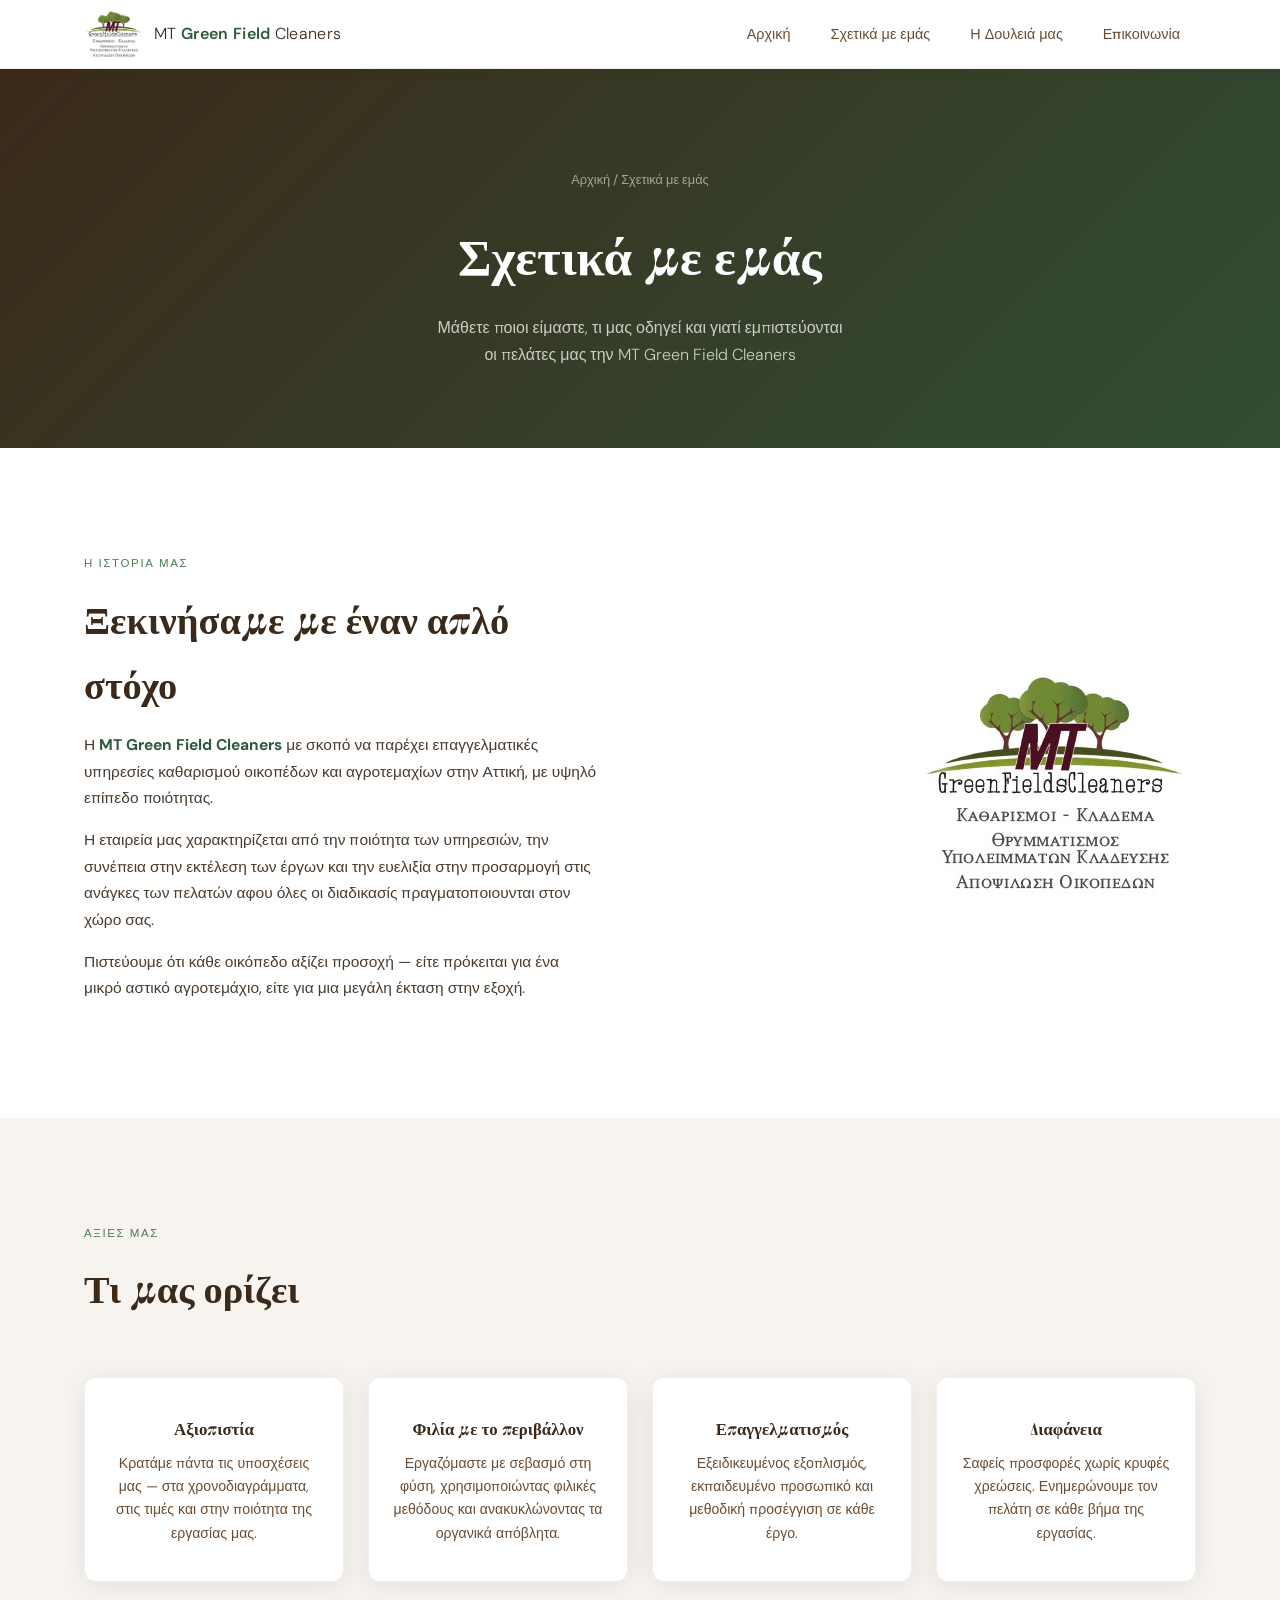
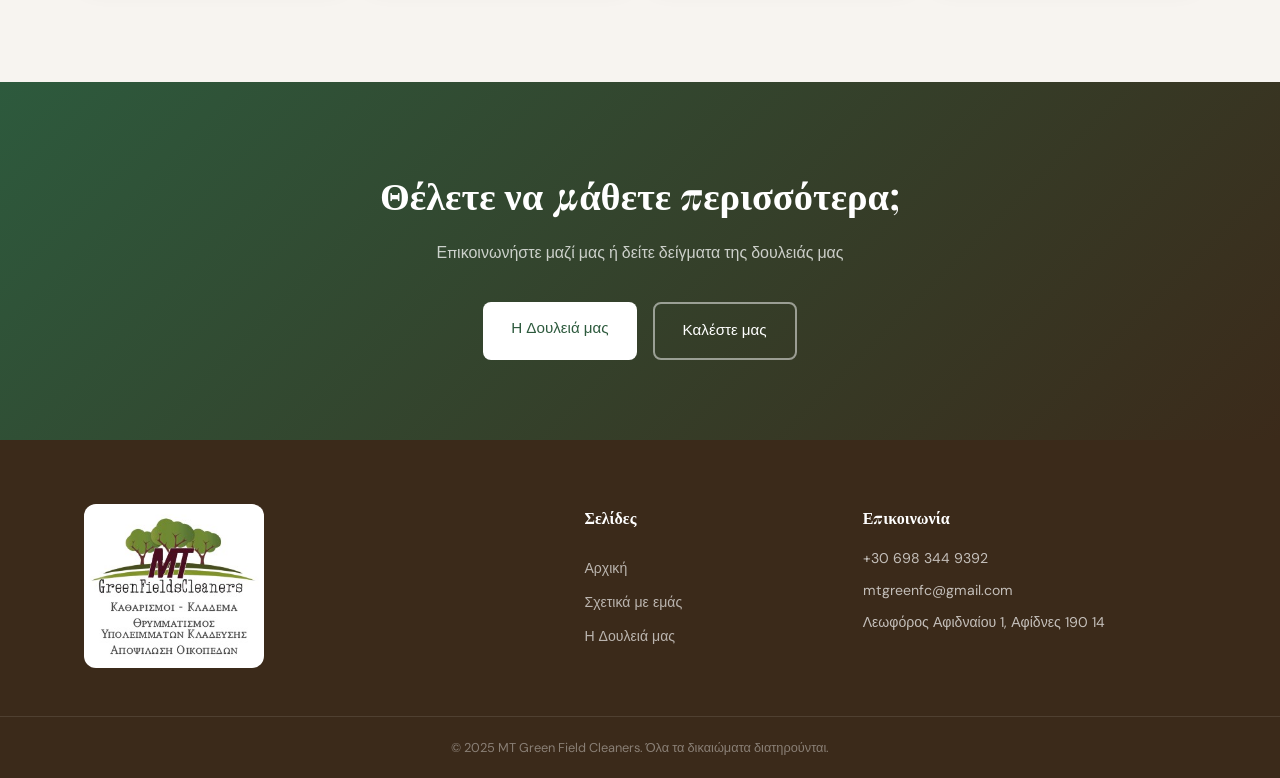
==== about.html @ 01c9e1ab "Add files via upload" ====
<!DOCTYPE html>
<html lang="el">
<head>
  <meta charset="UTF-8" />
  <meta name="viewport" content="width=device-width, initial-scale=1.0" />
  <title>Σχετικά με εμάς – MT Green Field Cleaners</title>
  <link rel="preconnect" href="https://fonts.googleapis.com" />
  <link rel="preconnect" href="https://fonts.gstatic.com" crossorigin />
  <link href="https://fonts.googleapis.com/css2?family=Playfair+Display:wght@600;700&family=DM+Sans:wght@300;400;500&display=swap" rel="stylesheet" />
  <link rel="stylesheet" href="about.css" />
</head>
<body>

  <!-- ========== HEADER / NAV ========== -->
  <header class="site-header">
    <div class="header-inner">
      <a href="index.html" class="logo">
        <span class="logo-icon"><img src="photos/logo.jpg" alt="Logo" style="border-radius: 12px; width:60px; height:auto;"/></span>
        <span class="logo-text">MT <strong>Green Field</strong> Cleaners</span>
      </a>
        <nav class="main-nav">
          <a href="index.html" class="nav-link">Αρχική</a>
          <a href="about.html" class="nav-link">Σχετικά με εμάς</a>
          <a href="work.html" class="nav-link">Η Δουλειά μας</a>
          <a href="contact.html" class="nav-link">Επικοινωνία</a>
        </nav>
    </div>
  </header>

  <!-- ========== PAGE HERO ========== -->
  <section class="page-hero">
    <div class="page-hero-bg"></div>
    <div class="page-hero-content">
      <p class="breadcrumb"><a href="index.html">Αρχική</a> / Σχετικά με εμάς</p>
      <h1 class="page-title">Σχετικά με εμάς</h1>
      <p class="page-sub">Μάθετε ποιοι είμαστε, τι μας οδηγεί και γιατί εμπιστεύονται<br/>οι πελάτες μας την MT Green Field Cleaners</p>
    </div>
  </section>

  <!-- ========== OUR STORY ========== -->
  <section class="story">
    <div class="container story-grid">
      <div class="story-text">
        <span class="label">Η ιστορία μας</span>
        <h2 class="section-title">Ξεκινήσαμε με έναν απλό στόχο</h2>
        <p>Η <strong>MT Green Field Cleaners</strong> με σκοπό να παρέχει επαγγελματικές υπηρεσίες καθαρισμού οικοπέδων και αγροτεμαχίων στην Αττική, με υψηλό επίπεδο ποιότητας.</p>
        <p>Η εταιρεία μας χαρακτηρίζεται από την ποιότητα των υπηρεσιών, την συνέπεια στην εκτέλεση των έργων και την ευελιξία στην προσαρμογή στις ανάγκες των πελατών αφου όλες οι διαδικασίς πραγματοποιουνται στον χώρο σας.</p>
        <p>Πιστεύουμε ότι κάθε οικόπεδο αξίζει προσοχή — είτε πρόκειται για ένα μικρό αστικό αγροτεμάχιο, είτε για μια μεγάλη έκταση στην εξοχή.</p>
      </div>
      <div class="story-visual">
        
          <img src="photos\logo.jpg" alt="Logo" />
        
        <!--
        <div class="story-badge">
          <strong>Ιδρύθηκε</strong>
          <span>2009</span>
        </div>
        -->
      </div>
    </div>
  </section>

  <!-- ========== VALUES ========== -->
  <section class="values">
    <div class="container">
      <div class="values-header">
        <span class="label">Αξίες μας</span>
        <h2 class="section-title">Τι μας ορίζει</h2>
      </div>
      <div class="values-grid">
        <div class="value-card">
          <!-- <div class="value-icon">🤝</div> -->
          <h3>Αξιοπιστία</h3>
          <p>Κρατάμε πάντα τις υποσχέσεις μας — στα χρονοδιαγράμματα, στις τιμές και στην ποιότητα της εργασίας μας.</p>
        </div>
        <div class="value-card">
          <!-- <div class="value-icon">🌱</div> -->
          <h3>Φιλία με το περιβάλλον</h3>
          <p>Εργαζόμαστε με σεβασμό στη φύση, χρησιμοποιώντας φιλικές μεθόδους και ανακυκλώνοντας τα οργανικά απόβλητα.</p>
        </div>
        <div class="value-card">
          <!-- <div class="value-icon">⚙️</div> -->
          <h3>Επαγγελματισμός</h3>
          <p>Εξειδικευμένος εξοπλισμός, εκπαιδευμένο προσωπικό και μεθοδική προσέγγιση σε κάθε έργο.</p>
        </div>
        <div class="value-card">
          <!-- <div class="value-icon">💬</div> -->
          <h3>Διαφάνεια</h3>
          <p>Σαφείς προσφορές χωρίς κρυφές χρεώσεις. Ενημερώνουμε τον πελάτη σε κάθε βήμα της εργασίας.</p>
        </div>
      </div>
    </div>
  </section>

 
  <!-- ========== CTA BANNER ========== -->
  <section class="cta-banner">
    <div class="container">
      <h2>Θέλετε να μάθετε περισσότερα;</h2>
      <p>Επικοινωνήστε μαζί μας ή δείτε δείγματα της δουλειάς μας</p>
      <div class="cta-actions">
        <a href="work.html" class="btn btn-white">Η Δουλειά μας</a>
        <a href="tel:+30 698 344 9392" class="btn btn-ghost">Καλέστε μας</a>
      </div>
    </div>
  </section>

  <!-- ========== FOOTER ========== -->
  <footer class="site-footer">
    <div class="footer-inner">
      <div class="footer-brand">
        <!--
        <span class="logo-text footer-logo">MT <strong>Green Field</strong> Cleaners</span>
        <p>Επαγγελματικός καθαρισμός οικοπέδων και αγροτεμαχίων σε όλη την Αττική.</p>
        -->
        <img src="photos\logo.jpg" alt="Logo" style="border-radius: 12px; width:180px; height:auto;"/>
      </div>
      <div class="footer-nav">
        <h4>Σελίδες</h4>
        <a href="index.html">Αρχική</a>
        <a href="about.html">Σχετικά με εμάς</a>
        <a href="work.html">Η Δουλειά μας</a>
      </div>
      <div class="footer-contact">
        <h4>Επικοινωνία</h4>
        <p> <a href="tel:+30 698 344 9392">+30 698 344 9392</a></p>
        <p> <a href="mailto:mtgreenfc@gmail.com">mtgreenfc@gmail.com</a></p>
        <p> Λεωφόρος Αφιδναίου 1, Αφίδνες 190 14</p>
      </div>
    </div>
    <div class="footer-bottom">
      <p>&copy; 2025 MT Green Field Cleaners. Όλα τα δικαιώματα διατηρούνται.</p>
    </div>
  </footer>

</body>
</html>
---- about.css ----
/* ============================================================
   MT Green Field Cleaners — about.css (Σχετικά με εμάς)
   ============================================================ */

:root {
  --white:       #FFFFFF;
  --off-white:   #F7F4F0;
  --brown-dark:  #3B2A1A;
  --brown-mid:   #6B4C32;
  --brown-light: #C9A87C;
  --green-dark:  #2D5A3D;
  --green-mid:   #4A7C59;
  --green-light: #7EAD8A;
  --green-pale:  #E8F2EB;
  --text-body:   #4A3B2E;
  --radius:      8px;
  --shadow:      0 4px 24px rgba(59,42,26,.10);
  --transition:  0.3s ease;
}

*, *::before, *::after { box-sizing: border-box; margin: 0; padding: 0; }
html { scroll-behavior: smooth; }
body { font-family: 'DM Sans', sans-serif; color: var(--text-body); background: var(--white); line-height: 1.7; }
a { text-decoration: none; color: inherit; }
img { max-width: 100%; display: block; }

.container { max-width: 1160px; margin: 0 auto; padding: 0 24px; }

/* ============================================================
   HEADER
   ============================================================ */
.site-header {
  position: sticky; top: 0; z-index: 100;
  background: var(--white);
  border-bottom: 1px solid rgba(59,42,26,.08);
  box-shadow: 0 2px 12px rgba(59,42,26,.06);
}
.header-inner {
  max-width: 1160px; margin: 0 auto; padding: 0 24px;
  height: 68px; display: flex; align-items: center; gap: 40px;
}
.logo { display: flex; align-items: center; gap: 10px; flex-shrink: 0; }
.logo-icon { font-size: 1.5rem; }
.logo-text { font-size: 1rem; font-weight: 300; color: var(--brown-dark); letter-spacing: 0.02em; white-space: nowrap; }
.logo-text strong { font-weight: 600; color: var(--green-dark); }
.main-nav { display: flex; gap: 8px; margin-left: auto; }
.nav-link { font-size: 0.9rem; font-weight: 500; color: var(--brown-mid); padding: 8px 16px; border-radius: var(--radius); transition: background var(--transition), color var(--transition); }
.nav-link:hover, .nav-link.active { background: var(--green-pale); color: var(--green-dark); }
.header-cta { font-size: 0.875rem; font-weight: 500; background: var(--green-mid); color: var(--white); padding: 10px 20px; border-radius: var(--radius); transition: background var(--transition); white-space: nowrap; flex-shrink: 0; }
.header-cta:hover { background: var(--green-dark); }

/* ============================================================
   BUTTONS
   ============================================================ */
.btn { display: inline-block; font-family: 'DM Sans', sans-serif; font-weight: 500; font-size: 0.95rem; padding: 14px 28px; border-radius: var(--radius); transition: all var(--transition); cursor: pointer; }
.btn-white { background: var(--white); color: var(--green-dark); }
.btn-white:hover { background: var(--off-white); transform: translateY(-1px); }
.btn-ghost { background: transparent; color: var(--white); border: 2px solid rgba(255,255,255,.5); }
.btn-ghost:hover { border-color: var(--white); background: rgba(255,255,255,.1); }

/* ============================================================
   PAGE HERO
   ============================================================ */
.page-hero {
  position: relative;
  padding: 100px 24px 80px;
  background: var(--brown-dark);
  text-align: center;
  overflow: hidden;
}
.page-hero-bg {
  position: absolute; inset: 0;
  background: linear-gradient(135deg, rgba(59,42,26,.90) 0%, rgba(45,90,61,.75) 100%),
    url('https://images.unsplash.com/photo-1500382017468-9049fed747ef?w=1400&q=80') center/cover no-repeat;
  z-index: 0;
}
.page-hero-content { position: relative; z-index: 1; animation: fadeUp .7s ease both; }
@keyframes fadeUp { from { opacity:0; transform:translateY(24px); } to { opacity:1; transform:translateY(0); } }

.breadcrumb { font-size: 0.8rem; color: rgba(255,255,255,.55); margin-bottom: 20px; }
.breadcrumb a { color: rgba(255,255,255,.55); transition: color var(--transition); }
.breadcrumb a:hover { color: var(--green-light); }

.page-title { font-family: 'Playfair Display', serif; font-size: clamp(2rem, 4vw, 3.2rem); color: var(--white); margin-bottom: 16px; }
.page-sub { font-size: 1rem; font-weight: 300; color: rgba(255,255,255,.75); line-height: 1.7; }

/* ============================================================
   SHARED
   ============================================================ */
.section-title { font-family: 'Playfair Display', serif; font-size: clamp(1.7rem, 3vw, 2.4rem); color: var(--brown-dark); margin-bottom: 16px; }
.section-sub { font-size: 1rem; color: var(--brown-mid); margin-bottom: 48px; }
.label { display: inline-block; font-size: 0.72rem; font-weight: 500; letter-spacing: 0.14em; text-transform: uppercase; color: var(--green-mid); margin-bottom: 12px; }

/* ============================================================
   STORY
   ============================================================ */
.story { padding: 100px 0; background: var(--white); }
.story-grid { display: grid; grid-template-columns: 1fr 1fr; gap: 80px; align-items: center; }
.story-text p { font-size: 0.97rem; color: var(--text-body); margin-bottom: 16px; }
.story-text p strong { color: var(--green-dark); }

.story-visual { 
  margin-left: auto; 
  position: relative; }
  
.story-img-placeholder {
  width: 100%; aspect-ratio: 4/3;
  background: var(--green-pale);
  border-radius: 16px;
  display: flex; flex-direction: column; align-items: center; justify-content: center;
  gap: 12px; border: 2px dashed var(--green-light);
  font-size: 3rem;
}
.story-img-placeholder p { font-size: 0.85rem; color: var(--brown-mid); }
.story-badge {
  position: absolute; bottom: -20px; left: -20px;
  background: var(--brown-dark); color: var(--white);
  padding: 20px 24px; border-radius: 12px; text-align: center;
  box-shadow: var(--shadow);
}
.story-badge strong { display: block; font-size: 0.7rem; letter-spacing: 0.1em; text-transform: uppercase; color: var(--green-light); margin-bottom: 4px; }
.story-badge span { font-family: 'Playfair Display', serif; font-size: 2rem; font-weight: 700; }

/* ============================================================
   VALUES
   ============================================================ */
.values { padding: 100px 0; background: var(--off-white); }
.values-header { margin-bottom: 56px; }
.values-grid { display: grid; grid-template-columns: repeat(4,1fr); gap: 24px; }
.value-card {
  background: var(--white); border-radius: 12px; padding: 36px 24px;
  border: 1px solid rgba(59,42,26,.07); box-shadow: var(--shadow);
  text-align: center;
  transition: transform var(--transition);
}
.value-card:hover { transform: translateY(-4px); }
.value-icon { font-size: 2.2rem; margin-bottom: 16px; }
.value-card h3 { font-family: 'Playfair Display', serif; font-size: 1.05rem; color: var(--brown-dark); margin-bottom: 10px; }
.value-card p { font-size: 0.88rem; color: var(--brown-mid); line-height: 1.65; }

/* ============================================================
   TEAM
   ============================================================ */
.team { padding: 100px 0; background: var(--white); }
.team-header { margin-bottom: 56px; }
.team-grid { display: grid; grid-template-columns: repeat(3,1fr); gap: 32px; }
.team-card {
  background: var(--off-white); border-radius: 16px; padding: 40px 28px;
  text-align: center; border: 1px solid rgba(59,42,26,.07);
  transition: transform var(--transition), box-shadow var(--transition);
}
.team-card:hover { transform: translateY(-4px); box-shadow: var(--shadow); }
.team-photo {
  width: 88px; height: 88px; border-radius: 50%;
  background: var(--green-pale);
  display: flex; align-items: center; justify-content: center;
  font-size: 2.2rem; margin: 0 auto 20px;
  border: 3px solid var(--green-light);
}
.team-card h3 { font-family: 'Playfair Display', serif; font-size: 1.1rem; color: var(--brown-dark); margin-bottom: 4px; }
.team-role { font-size: 0.8rem; font-weight: 500; color: var(--green-mid); text-transform: uppercase; letter-spacing: 0.07em; margin-bottom: 14px; }
.team-bio { font-size: 0.88rem; color: var(--brown-mid); line-height: 1.65; }

/* ============================================================
   CTA BANNER
   ============================================================ */
.cta-banner { background: linear-gradient(135deg, var(--green-dark) 0%, var(--brown-dark) 100%); padding: 80px 0; text-align: center; }
.cta-banner h2 { font-family: 'Playfair Display', serif; font-size: clamp(1.6rem, 3vw, 2.4rem); color: var(--white); margin-bottom: 12px; }
.cta-banner p { font-size: 1rem; color: rgba(255,255,255,.75); margin-bottom: 36px; }
.cta-actions { display: flex; gap: 16px; justify-content: center; flex-wrap: wrap; }

/* ============================================================
   FOOTER
   ============================================================ */
.site-footer { background: var(--brown-dark); color: rgba(255,255,255,.80); padding-top: 64px; }
.footer-inner { max-width: 1160px; margin: 0 auto; padding: 0 24px 48px; display: grid; grid-template-columns: 2fr 1fr 1.5fr; gap: 56px; }
.footer-logo { margin-bottom: 12px; display: block; }
.footer-brand p { font-size: 0.88rem; line-height: 1.65; color: rgba(255,255,255,.60); max-width: 260px; }
.footer-nav h4, .footer-contact h4 { font-family: 'Playfair Display', serif; font-size: 1rem; color: var(--white); margin-bottom: 16px; }
.footer-nav { display: flex; flex-direction: column; gap: 10px; }
.footer-nav a { font-size: 0.88rem; color: rgba(255,255,255,.65); transition: color var(--transition); }
.footer-nav a:hover { color: var(--green-light); }
.footer-contact p { font-size: 0.88rem; margin-bottom: 8px; color: rgba(255,255,255,.70); }
.footer-contact a { color: rgba(255,255,255,.70); transition: color var(--transition); }
.footer-contact a:hover { color: var(--green-light); }
.footer-bottom { border-top: 1px solid rgba(255,255,255,.10); text-align: center; padding: 20px 24px; font-size: 0.8rem; color: rgba(255,255,255,.40); }

/* ============================================================
   RESPONSIVE
   ============================================================ */
@media (max-width: 900px) {
  .story-grid { grid-template-columns: 1fr; gap: 48px; }
  .values-grid { grid-template-columns: 1fr 1fr; }
  .team-grid { grid-template-columns: 1fr 1fr; }
  .footer-inner { grid-template-columns: 1fr 1fr; }
  .footer-brand { grid-column: 1/-1; }
}
@media (max-width: 640px) {
  .main-nav { display: none; }
  .values-grid { grid-template-columns: 1fr; }
  .team-grid { grid-template-columns: 1fr; }
  .footer-inner { grid-template-columns: 1fr; gap: 32px; }
}
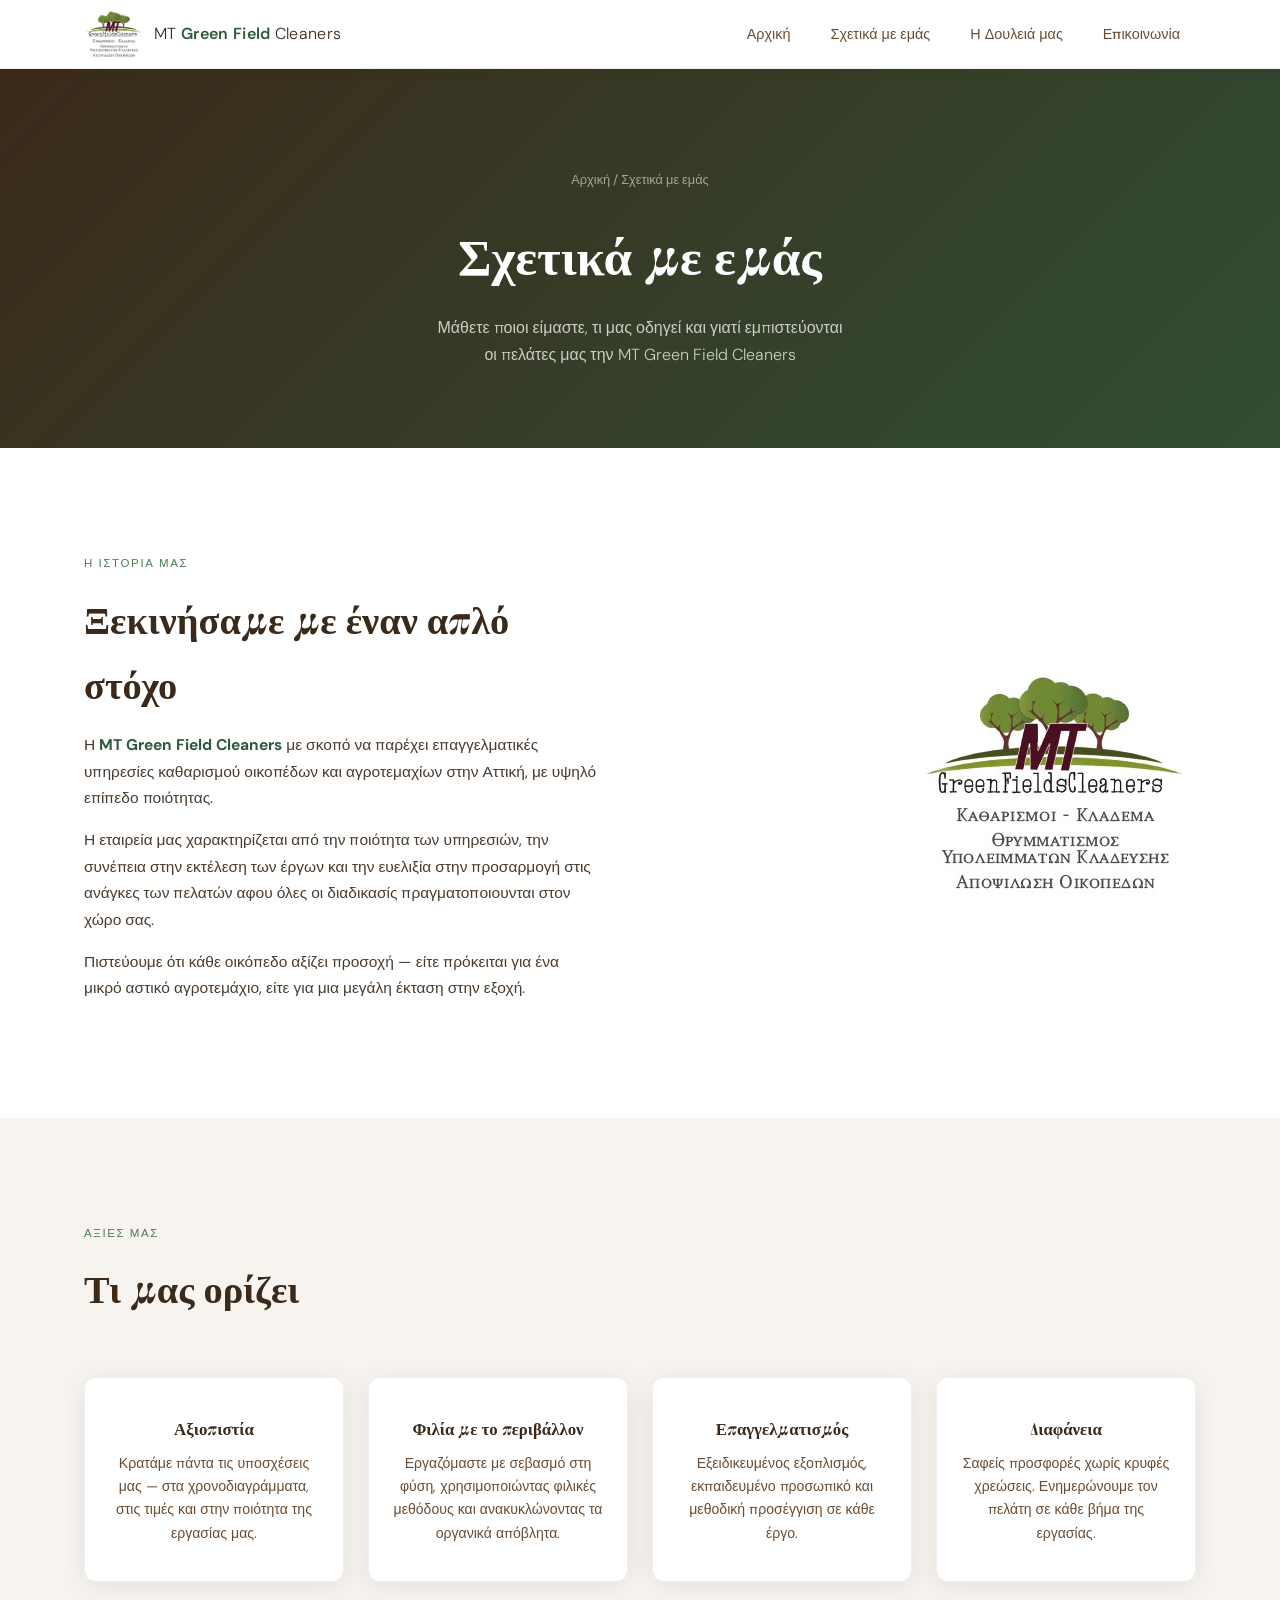
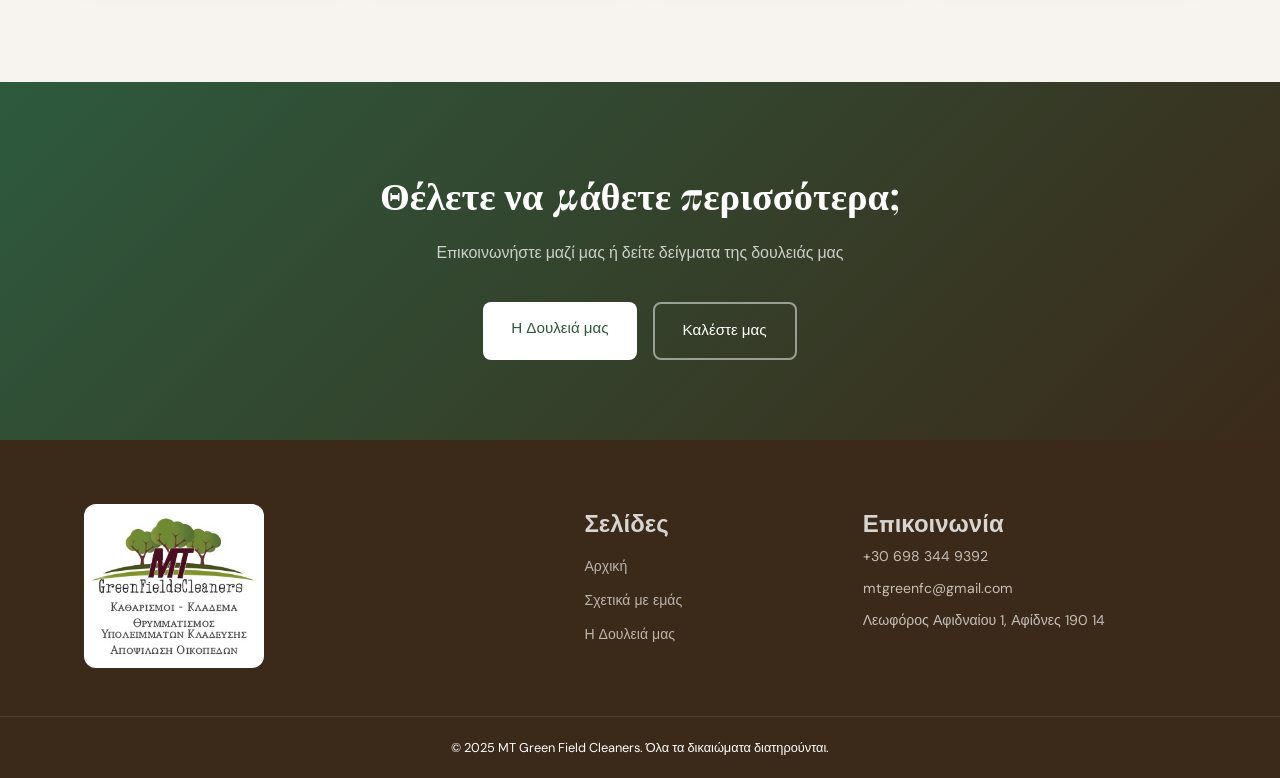
==== commit 780ac526: "h2 to h4 footer" ====
--- a/about.html
+++ b/about.html
@@ -117,13 +117,13 @@
         <img src="photos\logo.jpg" alt="Logo" style="border-radius: 12px; width:180px; height:auto;"/>
       </div>
       <div class="footer-nav">
-        <h4>Σελίδες</h4>
+        <h2>Σελίδες</h2>
         <a href="index.html">Αρχική</a>
         <a href="about.html">Σχετικά με εμάς</a>
         <a href="work.html">Η Δουλειά μας</a>
       </div>
       <div class="footer-contact">
-        <h4>Επικοινωνία</h4>
+        <h2>Επικοινωνία</h2>
         <p> <a href="tel:+30 698 344 9392">+30 698 344 9392</a></p>
         <p> <a href="mailto:mtgreenfc@gmail.com">mtgreenfc@gmail.com</a></p>
         <p> Λεωφόρος Αφιδναίου 1, Αφίδνες 190 14</p>
--- a/about.css
+++ b/about.css
@@ -183,7 +183,7 @@
 .footer-contact p { font-size: 0.88rem; margin-bottom: 8px; color: rgba(255,255,255,.70); }
 .footer-contact a { color: rgba(255,255,255,.70); transition: color var(--transition); }
 .footer-contact a:hover { color: var(--green-light); }
-.footer-bottom { border-top: 1px solid rgba(255,255,255,.10); text-align: center; padding: 20px 24px; font-size: 0.8rem; color: rgba(255,255,255,.40); }
+.footer-bottom { border-top: 1px solid rgba(255,255,255,.10); text-align: center; padding: 20px 24px; font-size: 0.8rem; color: rgb(255, 255, 255); }
 
 /* ============================================================
    RESPONSIVE
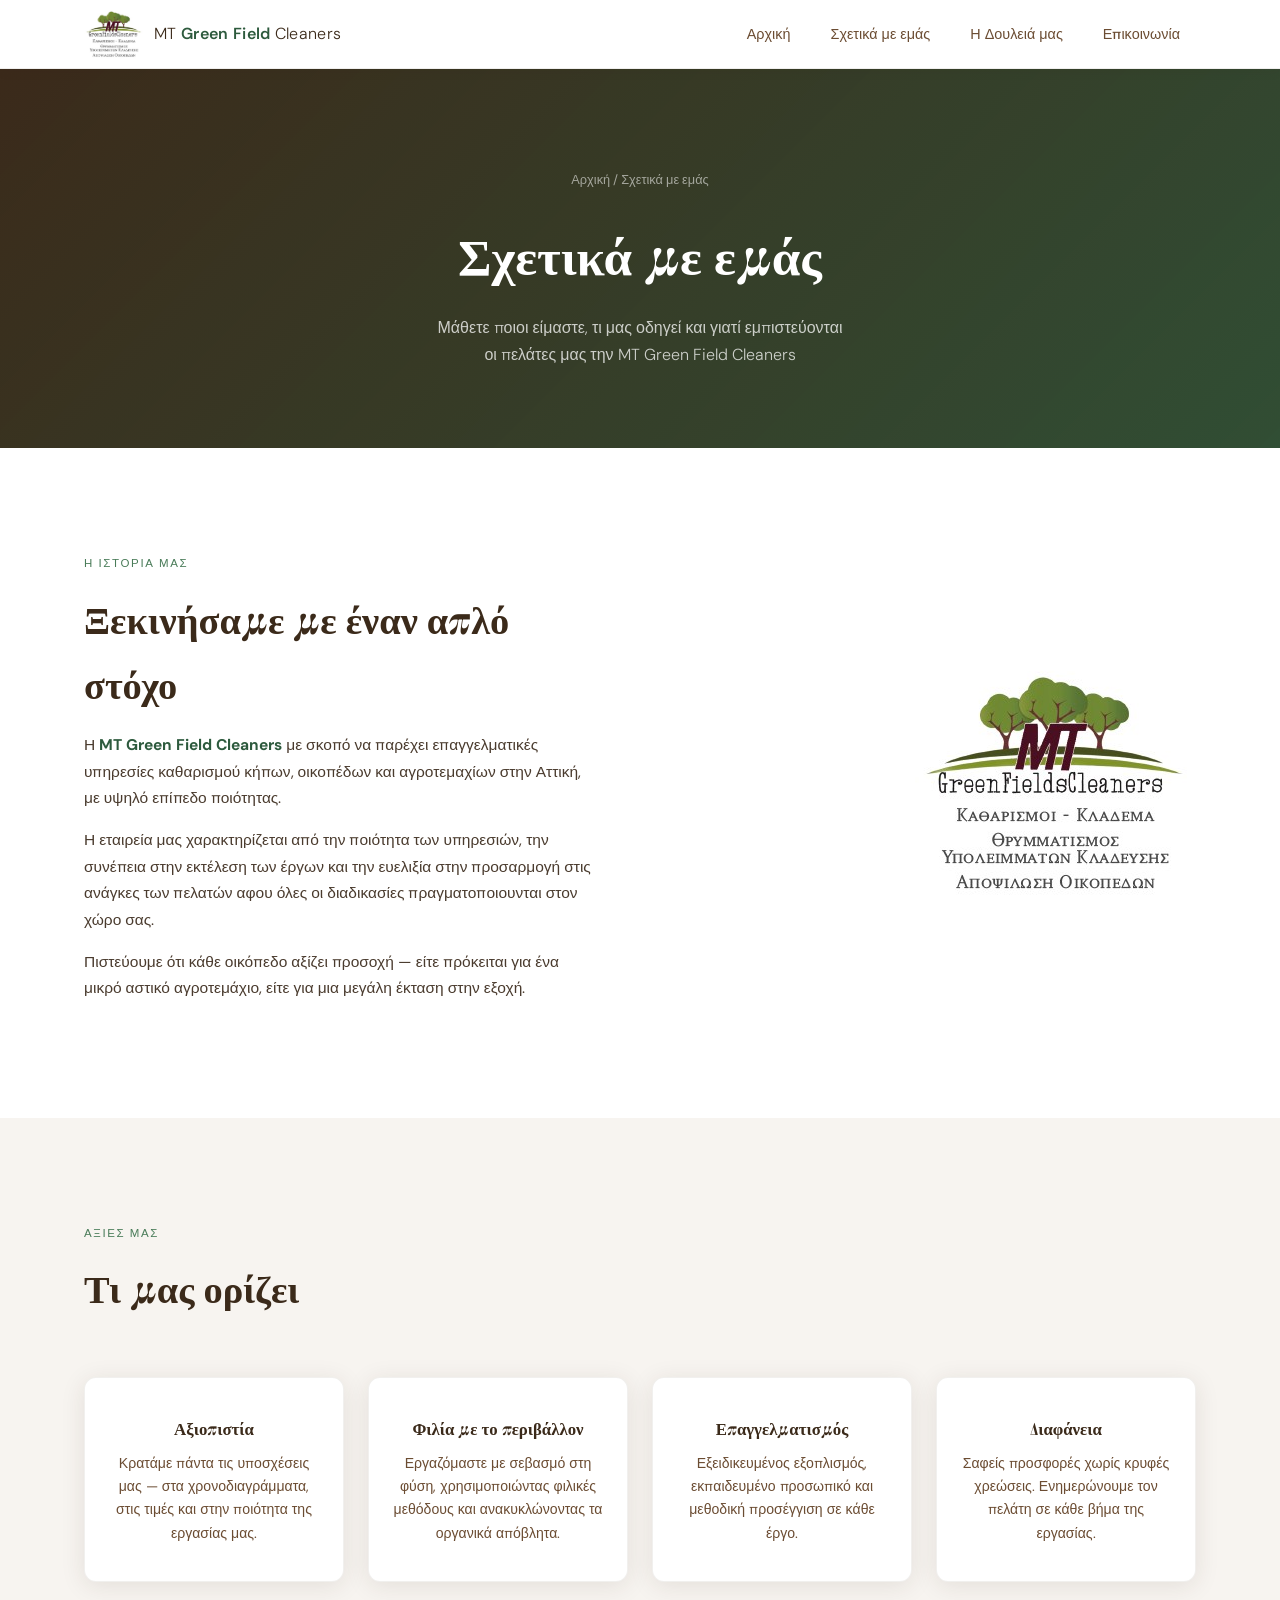
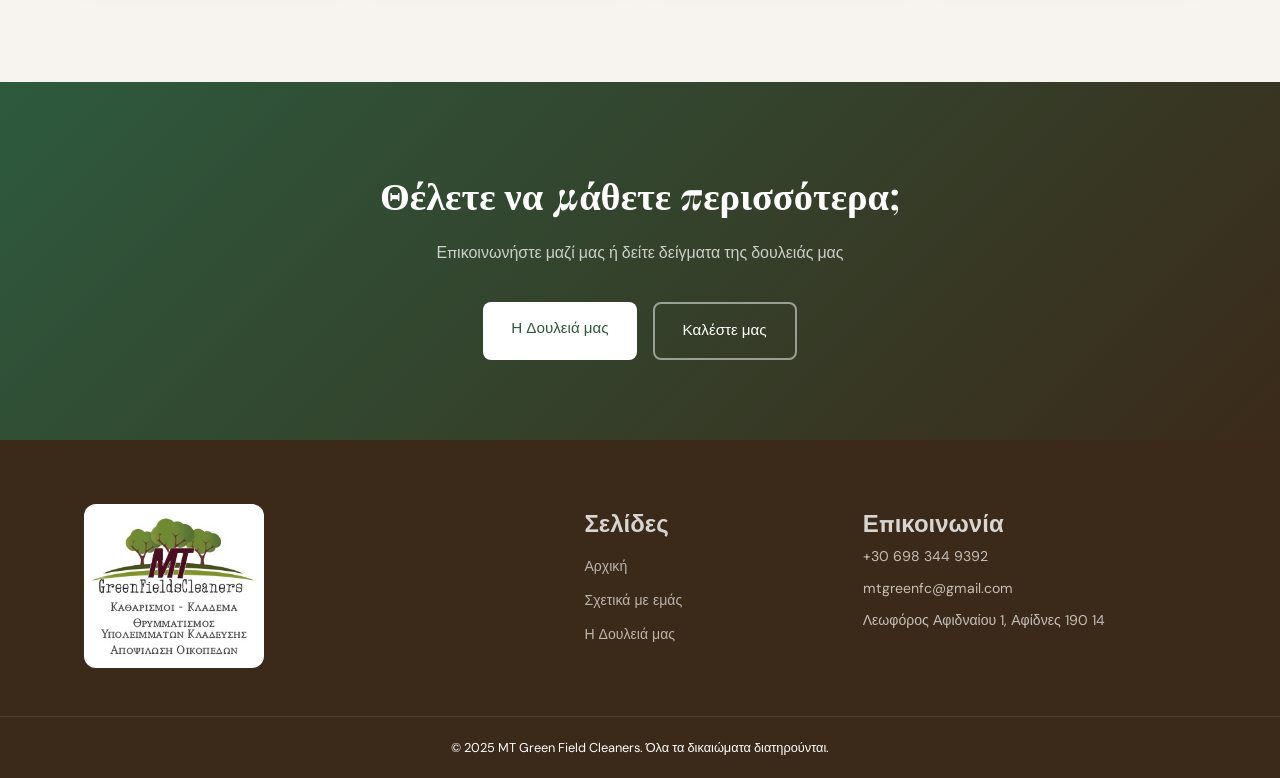
==== commit 01a9c310: "navigation bar for mobile" ====
--- a/about.html
+++ b/about.html
@@ -18,12 +18,17 @@
         <span class="logo-icon"><img src="photos/logo.jpg" alt="Logo" style="border-radius: 12px; width:60px; height:auto;"/></span>
         <span class="logo-text">MT <strong>Green Field</strong> Cleaners</span>
       </a>
-        <nav class="main-nav">
-          <a href="index.html" class="nav-link">Αρχική</a>
-          <a href="about.html" class="nav-link">Σχετικά με εμάς</a>
-          <a href="work.html" class="nav-link">Η Δουλειά μας</a>
-          <a href="contact.html" class="nav-link">Επικοινωνία</a>
-        </nav>
+      <button class="mobile-nav-toggle" aria-expanded="false" aria-label="Άνοιγμα μενού">
+        <span></span>
+        <span></span>
+        <span></span>
+      </button>
+      <nav class="main-nav">
+        <a href="index.html" class="nav-link">Αρχική</a>
+        <a href="about.html" class="nav-link">Σχετικά με εμάς</a>
+        <a href="work.html" class="nav-link">Η Δουλειά μας</a>
+        <a href="contact.html" class="nav-link">Επικοινωνία</a>
+      </nav>
     </div>
   </header>
 
@@ -43,8 +48,8 @@
       <div class="story-text">
         <span class="label">Η ιστορία μας</span>
         <h2 class="section-title">Ξεκινήσαμε με έναν απλό στόχο</h2>
-        <p>Η <strong>MT Green Field Cleaners</strong> με σκοπό να παρέχει επαγγελματικές υπηρεσίες καθαρισμού οικοπέδων και αγροτεμαχίων στην Αττική, με υψηλό επίπεδο ποιότητας.</p>
-        <p>Η εταιρεία μας χαρακτηρίζεται από την ποιότητα των υπηρεσιών, την συνέπεια στην εκτέλεση των έργων και την ευελιξία στην προσαρμογή στις ανάγκες των πελατών αφου όλες οι διαδικασίς πραγματοποιουνται στον χώρο σας.</p>
+        <p>Η <strong>MT Green Field Cleaners</strong> με σκοπό να παρέχει επαγγελματικές υπηρεσίες καθαρισμού κήπων, οικοπέδων και αγροτεμαχίων στην Αττική, με υψηλό επίπεδο ποιότητας.</p>
+        <p>Η εταιρεία μας χαρακτηρίζεται από την ποιότητα των υπηρεσιών, την συνέπεια στην εκτέλεση των έργων και την ευελιξία στην προσαρμογή στις ανάγκες των πελατών αφου όλες οι διαδικασίες πραγματοποιουνται στον χώρο σας.</p>
         <p>Πιστεύουμε ότι κάθε οικόπεδο αξίζει προσοχή — είτε πρόκειται για ένα μικρό αστικό αγροτεμάχιο, είτε για μια μεγάλη έκταση στην εξοχή.</p>
       </div>
       <div class="story-visual">
@@ -134,5 +139,14 @@
     </div>
   </footer>
 
+  <script>
+    const navToggle = document.querySelector('.mobile-nav-toggle');
+    const header = document.querySelector('.site-header');
+    navToggle?.addEventListener('click', () => {
+      const opened = navToggle.getAttribute('aria-expanded') === 'true';
+      navToggle.setAttribute('aria-expanded', String(!opened));
+      header.classList.toggle('nav-open', !opened);
+    });
+  </script>
 </body>
 </html>
--- a/about.css
+++ b/about.css
@@ -44,9 +44,57 @@
 .logo-text { font-size: 1rem; font-weight: 300; color: var(--brown-dark); letter-spacing: 0.02em; white-space: nowrap; }
 .logo-text strong { font-weight: 600; color: var(--green-dark); }
 .main-nav { display: flex; gap: 8px; margin-left: auto; }
+.mobile-nav-toggle {
+  display: none;
+  margin-left: auto;
+  background: transparent;
+  border: none;
+  cursor: pointer;
+  width: 42px;
+  height: 42px;
+  position: relative;
+}
+
+.mobile-nav-toggle span {
+  display: block;
+  width: 24px;
+  height: 2px;
+  background: var(--brown-dark);
+  border-radius: 999px;
+  position: absolute;
+  left: 50%;
+  transform: translateX(-50%);
+  transition: transform var(--transition), opacity var(--transition);
+}
+
+.mobile-nav-toggle span:nth-child(1) { top: 12px; }
+.mobile-nav-toggle span:nth-child(2) { top: 20px; }
+.mobile-nav-toggle span:nth-child(3) { top: 28px; }
+
+.site-header.nav-open .mobile-nav-toggle span:nth-child(1) {
+  transform: translateX(-50%) translateY(8px) rotate(45deg);
+}
+
+.site-header.nav-open .mobile-nav-toggle span:nth-child(2) {
+  opacity: 0;
+}
+
+.site-header.nav-open .mobile-nav-toggle span:nth-child(3) {
+  transform: translateX(-50%) translateY(-8px) rotate(-45deg);
+}
+
 .nav-link { font-size: 0.9rem; font-weight: 500; color: var(--brown-mid); padding: 8px 16px; border-radius: var(--radius); transition: background var(--transition), color var(--transition); }
 .nav-link:hover, .nav-link.active { background: var(--green-pale); color: var(--green-dark); }
 .header-cta { font-size: 0.875rem; font-weight: 500; background: var(--green-mid); color: var(--white); padding: 10px 20px; border-radius: var(--radius); transition: background var(--transition); white-space: nowrap; flex-shrink: 0; }
+
+@media (max-width: 900px) {
+  .mobile-nav-toggle { display: flex; align-items: center; justify-content: center; }
+  .main-nav { display: none; position: absolute; top: 100%; left: 0; right: 0; background: var(--white); flex-direction: column; gap: 0; padding: 18px 24px 24px; border-bottom: 1px solid rgba(59,42,26,.08); box-shadow: 0 18px 35px rgba(59,42,26,.08); }
+  .site-header.nav-open .main-nav { display: flex; }
+  .main-nav .nav-link { width: 100%; padding: 12px 16px; }
+  .main-nav .nav-link + .nav-link { margin-top: 10px; }
+  .header-inner { gap: 16px; }
+}
 .header-cta:hover { background: var(--green-dark); }
 
 /* ============================================================
